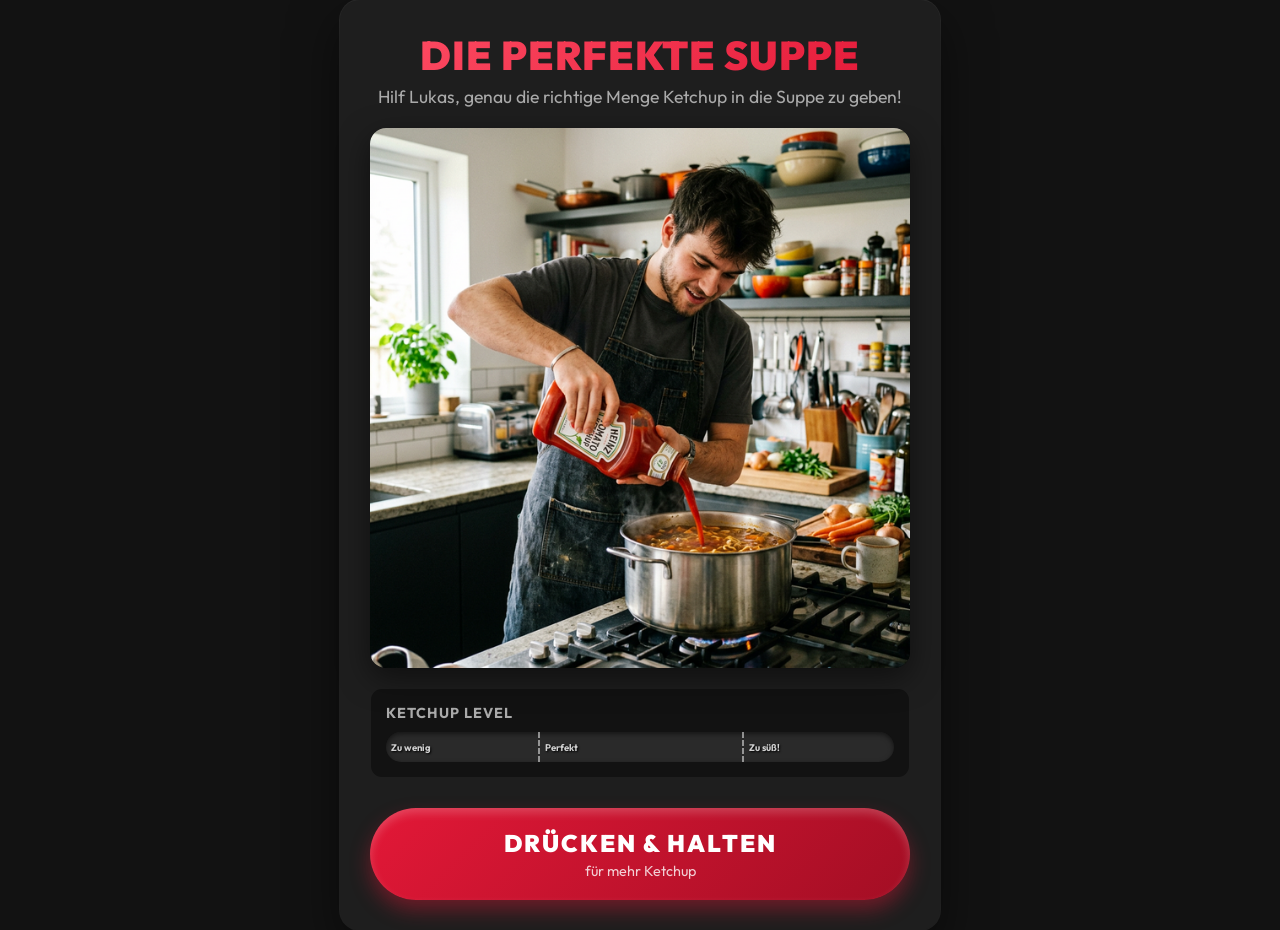
==== ketchup-game/index.html @ 4a9ad573 "feat: Implement the Ketchup Game with interactive pouring mechanics and remove hundefangen.html." ====
<!DOCTYPE html>
<html lang="de">
<head>
    <meta charset="UTF-8">
    <meta name="viewport" content="width=device-width, initial-scale=1.0">
    <title>Ketchup Suppen Spiel</title>
    <link rel="stylesheet" href="style.css">
    <link href="https://fonts.googleapis.com/css2?family=Outfit:wght@400;700;900&display=swap" rel="stylesheet">
</head>
<body>
    <div class="game-container">
        <div class="header">
            <h1>Die Perfekte Suppe</h1>
            <p>Hilf Lukas, genau die richtige Menge Ketchup in die Suppe zu geben!</p>
        </div>

        <div class="scene">
            <div class="image-wrapper">
                <img src="lukas.png" alt="Lukas gießt Ketchup" class="lukas-img" id="lukas">
                <div class="ketchup-stream" id="ketchupStream"></div>
            </div>
            
            <div class="meter-container">
                <div class="meter-label">Ketchup Level</div>
                <div class="meter-bg">
                    <div class="meter-fill" id="ketchupMeter"></div>
                    <div class="meter-markers">
                        <div class="marker marker-low">Zu wenig</div>
                        <div class="marker marker-perfect">Perfekt</div>
                        <div class="marker marker-high">Zu süß!</div>
                    </div>
                </div>
            </div>
        </div>

        <div class="controls">
            <button id="pourBtn" class="pour-btn">
                <span class="btn-text">DRÜCKEN & HALTEN</span>
                <span class="btn-subtext">für mehr Ketchup</span>
            </button>
        </div>

        <div id="resultOverlay" class="result-overlay hidden">
            <div class="result-modal">
                <h2 id="resultTitle">Ergebnis</h2>
                <p id="resultText">Du hast X% Ketchup hinzugefügt.</p>
                <div class="rating-stars" id="ratingStars"></div>
                <button id="retryBtn" class="retry-btn">Nochmal versuchen</button>
            </div>
        </div>
    </div>
    
    <script src="script.js"></script>
</body>
</html>
---- ketchup-game/style.css ----
:root {
    --primary-red: #e31837; /* Heinz Red */
    --dark-red: #a30e24;
    --light-red: #ff4d64;
    --bg-dark: #121212;
    --surface-dark: #1e1e1e;
    --text-light: #ffffff;
    --text-muted: #aaaaaa;
    --gold: #ffd700;
    --success: #4caf50;
    --warning: #ff9800;
}

* {
    box-sizing: border-box;
    margin: 0;
    padding: 0;
}

body {
    font-family: 'Outfit', sans-serif;
    background-color: var(--bg-dark);
    color: var(--text-light);
    display: flex;
    justify-content: center;
    align-items: center;
    min-height: 100vh;
    overflow: hidden;
}

.game-container {
    background-color: var(--surface-dark);
    border-radius: 20px;
    padding: 30px;
    max-width: 600px;
    width: 90%;
    box-shadow: 0 20px 50px rgba(0, 0, 0, 0.5), 0 0 0 1px rgba(255,255,255,0.1);
    display: flex;
    flex-direction: column;
    gap: 20px;
    position: relative;
}

.header {
    text-align: center;
}

.header h1 {
    font-size: 2.5rem;
    font-weight: 900;
    background: linear-gradient(135deg, var(--light-red), var(--primary-red));
    -webkit-background-clip: text;
    -webkit-text-fill-color: transparent;
    margin-bottom: 5px;
    text-transform: uppercase;
    letter-spacing: 1px;
}

.header p {
    color: var(--text-muted);
    font-size: 1.1rem;
}

.scene {
    display: flex;
    flex-direction: column;
    gap: 20px;
}

.image-wrapper {
    position: relative;
    width: 100%;
    border-radius: 16px;
    overflow: hidden;
    box-shadow: 0 10px 30px rgba(0,0,0,0.5);
    background-color: #000;
}

.lukas-img {
    width: 100%;
    height: auto;
    display: block;
    transition: transform 0.3s ease, filter 0.3s ease;
}

.lukas-img:active {
    filter: brightness(1.1) contrast(1.1);
}

.lukas-img.pouring {
    transform: scale(1.02);
}

/* Ketchup Stream Animation */
.ketchup-stream {
    position: absolute;
    top: 55%; /* Approximate position based on the image, adjust later if needed */
    left: 55%;
    width: 10px;
    height: 0;
    background: linear-gradient(to bottom, var(--primary-red), var(--dark-red));
    border-radius: 5px;
    opacity: 0;
    transition: height 0.1s linear, opacity 0.2s;
    box-shadow: 0 0 15px var(--primary-red), inset 0 0 5px rgba(0,0,0,0.5);
    z-index: 10;
}

.ketchup-stream.active {
    opacity: 1;
    height: 150px; /* Length of the stream to the pot */
    animation: flow 0.1s infinite alternate;
}

@keyframes flow {
    from {
        width: 8px;
        transform: translateX(1px);
    }
    to {
        width: 12px;
        transform: translateX(-1px);
    }
}

.meter-container {
    background-color: rgba(0, 0, 0, 0.4);
    padding: 15px;
    border-radius: 12px;
    border: 1px solid rgba(255,255,255,0.05);
}

.meter-label {
    font-weight: 700;
    margin-bottom: 10px;
    text-transform: uppercase;
    letter-spacing: 1px;
    font-size: 0.9rem;
    color: var(--text-muted);
}

.meter-bg {
    width: 100%;
    height: 30px;
    background-color: rgba(255,255,255,0.1);
    border-radius: 15px;
    position: relative;
    overflow: hidden;
    box-shadow: inset 0 2px 5px rgba(0,0,0,0.5);
}

.meter-fill {
    height: 100%;
    width: 0%;
    background: linear-gradient(90deg, #ff9800 0%, var(--primary-red) 50%, #800000 100%);
    border-radius: 15px;
    transition: width 0.1s linear, background-color 0.3s ease;
    box-shadow: 0 0 10px rgba(227, 24, 55, 0.5);
}

.meter-markers {
    position: absolute;
    top: 0;
    left: 0;
    width: 100%;
    height: 100%;
    display: flex;
    pointer-events: none;
}

.marker {
    height: 100%;
    display: flex;
    align-items: center;
    border-left: 2px dashed rgba(255,255,255,0.5);
    padding-left: 5px;
    font-size: 0.6rem;
    font-weight: bold;
    color: rgba(255,255,255,0.8);
    text-shadow: 1px 1px 2px black;
    box-sizing: border-box;
}

.marker-low {
    width: 30%; /* 0 to 30 = low */
    border-left: none; /* first marker doesn't need border */
}

.marker-perfect {
    width: 40%; /* 30 to 70 = perfect */
}

.marker-high {
    width: 30%; /* 70 to 100 = too sweet */
}


.controls {
    display: flex;
    justify-content: center;
    margin-top: 10px;
}

.pour-btn {
    background: linear-gradient(135deg, var(--primary-red), var(--dark-red));
    border: none;
    border-radius: 50px;
    padding: 20px 40px;
    color: white;
    font-family: 'Outfit', sans-serif;
    cursor: pointer;
    box-shadow: 0 10px 20px rgba(227, 24, 55, 0.4), inset 0px 5px 10px rgba(255,255,255,0.2);
    transition: all 0.15s cubic-bezier(0.175, 0.885, 0.32, 1.275);
    display: flex;
    flex-direction: column;
    align-items: center;
    user-select: none;
    outline: none;
    width: 100%;
}

.pour-btn:hover {
    transform: translateY(-2px) scale(1.02);
    box-shadow: 0 15px 25px rgba(227, 24, 55, 0.5), inset 0px 5px 10px rgba(255,255,255,0.3);
}

.pour-btn:active, .pour-btn.active {
    transform: translateY(5px) scale(0.98);
    box-shadow: 0 5px 10px rgba(227, 24, 55, 0.4), inset 0px 2px 5px rgba(0,0,0,0.3);
}

.btn-text {
    font-size: 1.5rem;
    font-weight: 900;
    letter-spacing: 2px;
}

.btn-subtext {
    font-size: 0.9rem;
    opacity: 0.8;
    margin-top: 4px;
}


/* Modal */
.result-overlay {
    position: absolute;
    top: 0;
    left: 0;
    width: 100%;
    height: 100%;
    background-color: rgba(0,0,0,0.85);
    backdrop-filter: blur(5px);
    border-radius: 20px;
    display: flex;
    justify-content: center;
    align-items: center;
    z-index: 100;
    opacity: 1;
    transition: opacity 0.3s ease;
}

.result-overlay.hidden {
    opacity: 0;
    pointer-events: none;
}

.result-modal {
    background-color: var(--surface-dark);
    padding: 40px;
    border-radius: 20px;
    text-align: center;
    box-shadow: 0 20px 40px rgba(0,0,0,1), 0 0 0 1px rgba(255,255,255,0.1);
    transform: scale(1);
    transition: transform 0.3s cubic-bezier(0.175, 0.885, 0.32, 1.275);
    max-width: 90%;
}

.result-overlay.hidden .result-modal {
    transform: scale(0.8);
}

.result-modal h2 {
    font-size: 2.5rem;
    margin-bottom: 15px;
}

.result-modal p {
    font-size: 1.2rem;
    color: var(--text-muted);
    margin-bottom: 25px;
}

.rating-stars {
    font-size: 3rem;
    color: var(--gold);
    margin-bottom: 30px;
    letter-spacing: 5px;
    text-shadow: 0 0 20px rgba(255, 215, 0, 0.5);
}

.retry-btn {
    background-color: rgba(255,255,255,0.1);
    color: white;
    border: 1px solid rgba(255,255,255,0.2);
    padding: 15px 30px;
    border-radius: 50px;
    font-family: 'Outfit';
    font-weight: 700;
    font-size: 1.1rem;
    cursor: pointer;
    transition: all 0.2s;
}

.retry-btn:hover {
    background-color: rgba(255,255,255,0.2);
    transform: translateY(-2px);
}

/* Specific Result Colors */
.result-sweet h2 {
    color: var(--primary-red);
}

.result-perfect h2 {
    color: var(--success);
}

.result-bland h2 {
    color: var(--warning);
}
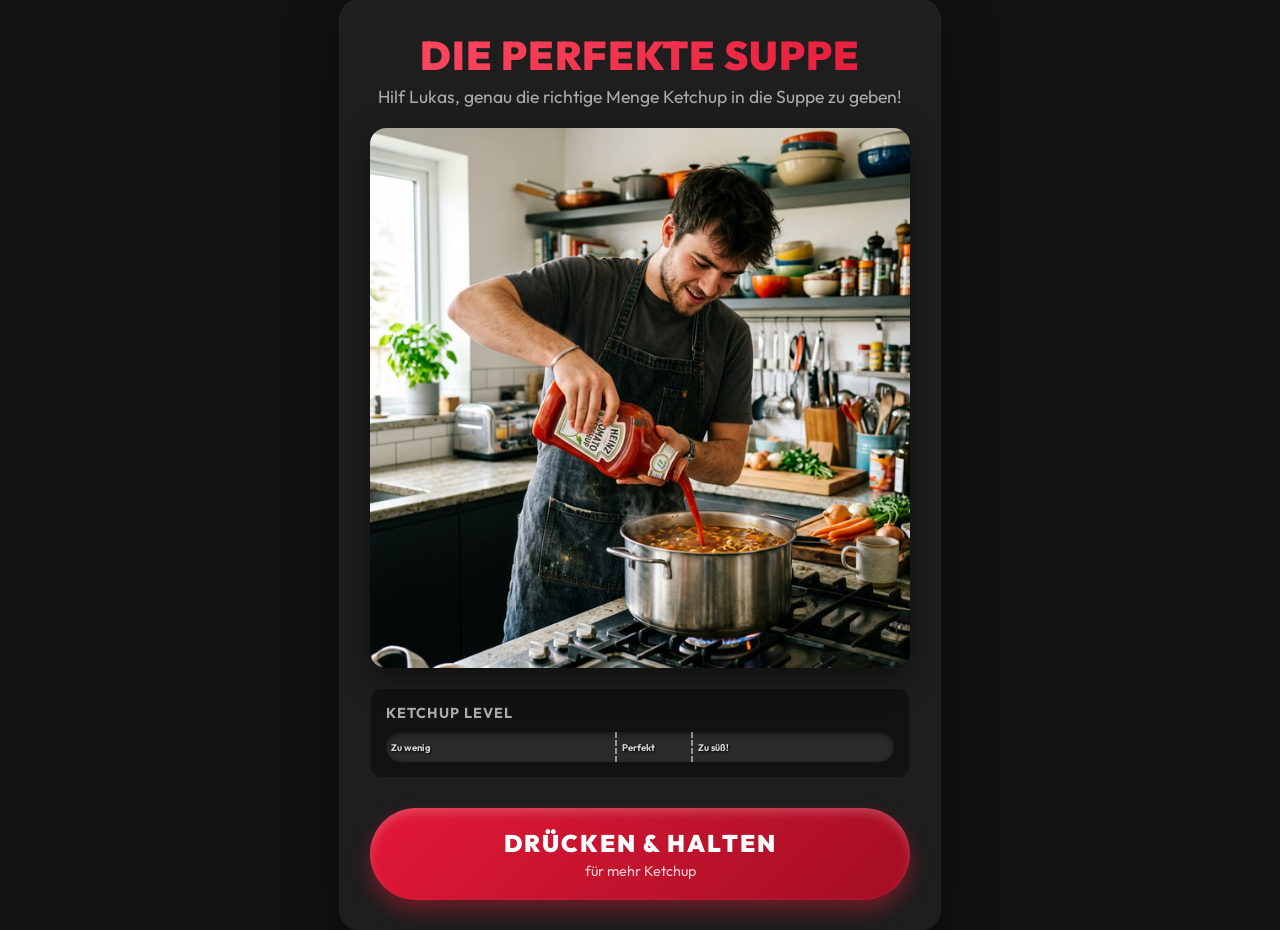
==== commit e32d77b3: "upgrade" ====
--- a/ketchup-game/index.html
+++ b/ketchup-game/index.html
@@ -14,11 +14,13 @@
             <p>Hilf Lukas, genau die richtige Menge Ketchup in die Suppe zu geben!</p>
         </div>
 
-        <div class="scene">
-            <div class="image-wrapper">
+        <div class="scene" id="gameScene">
+            <div class="image-wrapper" id="imageWrapper">
                 <img src="lukas.png" alt="Lukas gießt Ketchup" class="lukas-img" id="lukas">
                 <div class="ketchup-stream" id="ketchupStream"></div>
             </div>
+            
+            <div id="funnyTextContainer" class="funny-text-container"></div>
             
             <div class="meter-container">
                 <div class="meter-label">Ketchup Level</div>
@@ -48,7 +50,8 @@
                 <button id="retryBtn" class="retry-btn">Nochmal versuchen</button>
             </div>
         </div>
-    </div>
+
+        <div id="bloodyScreen" class="blood-screen hidden"></div>
     
     <script src="script.js"></script>
 </body>
--- a/ketchup-game/style.css
+++ b/ketchup-game/style.css
@@ -67,6 +67,27 @@
     gap: 20px;
 }
 
+/* Shake Animation Classes */
+.shake-light { animation: shake 0.5s cubic-bezier(.36,.07,.19,.97) both infinite; }
+.shake-medium { animation: shake 0.2s cubic-bezier(.36,.07,.19,.97) both infinite; }
+.shake-heavy { animation: shake 0.1s cubic-bezier(.36,.07,.19,.97) both infinite; }
+.shake-extreme { animation: heavyShake 0.05s cubic-bezier(.36,.07,.19,.97) both infinite; }
+
+@keyframes shake {
+  10%, 90% { transform: translate3d(-1px, 0, 0); }
+  20%, 80% { transform: translate3d(2px, 0, 0); }
+  30%, 50%, 70% { transform: translate3d(-4px, 0, 0); }
+  40%, 60% { transform: translate3d(4px, 0, 0); }
+}
+
+@keyframes heavyShake {
+  0% { transform: translate3d(-5px, -5px, 0) rotate(-2deg); }
+  25% { transform: translate3d(5px, 5px, 0) rotate(2deg); }
+  50% { transform: translate3d(-5px, 5px, 0) rotate(-4deg); }
+  75% { transform: translate3d(5px, -5px, 0) rotate(4deg); }
+  100% { transform: translate3d(-5px, -5px, 0) rotate(-2deg); }
+}
+
 .image-wrapper {
     position: relative;
     width: 100%;
@@ -80,7 +101,21 @@
     width: 100%;
     height: auto;
     display: block;
-    transition: transform 0.3s ease, filter 0.3s ease;
+    transition: transform 0.1s linear, filter 0.1s linear;
+    transform-origin: 30% 30%; /* Focus on face usually */
+}
+
+/* Dynamic overlay based on ketchup amount */
+.image-wrapper::after {
+    content: '';
+    position: absolute;
+    top: 0; left: 0; right: 0; bottom: 0;
+    background-color: rgb(255, 0, 0);
+    opacity: 0;
+    pointer-events: none;
+    transition: opacity 0.1s linear;
+    z-index: 5;
+    mix-blend-mode: color;
 }
 
 .lukas-img:active {
@@ -89,6 +124,50 @@
 
 .lukas-img.pouring {
     transform: scale(1.02);
+}
+
+/* Funny Text Popups */
+.funny-text-container {
+    position: absolute;
+    top: 0; left: 0; right: 0; bottom: 0;
+    pointer-events: none;
+    z-index: 20;
+    overflow: hidden;
+}
+
+.funny-text {
+    position: absolute;
+    font-size: 2rem;
+    font-weight: 900;
+    color: white;
+    text-shadow: 2px 2px 0 #000, -1px -1px 0 #000, 1px -1px 0 #000, -1px 1px 0 #000, 1px 1px 0 #000,
+                 0 0 20px var(--primary-red);
+    pointer-events: none;
+    animation: floatUp 1s ease-out forwards;
+    white-space: nowrap;
+}
+
+@keyframes floatUp {
+    0% { transform: translateY(0) scale(0.5); opacity: 0; color: white; }
+    20% { opacity: 1; transform: translateY(-20px) scale(1.2); }
+    80% { opacity: 1; color: var(--primary-red); }
+    100% { transform: translateY(-100px) scale(1.5); opacity: 0; color: darkred; }
+}
+
+/* Bloody/Explosion Screen */
+.blood-screen {
+    position: fixed;
+    top: 0; left: 0; right: 0; bottom: 0;
+    background-color: rgba(227, 24, 55, 1);
+    z-index: 90; /* Just below result modal */
+    pointer-events: none;
+    opacity: 0;
+    transition: opacity 0.5s ease;
+    mix-blend-mode: multiply;
+}
+
+.blood-screen.active {
+    opacity: 1;
 }
 
 /* Ketchup Stream Animation */
@@ -182,16 +261,16 @@
 }
 
 .marker-low {
-    width: 30%; /* 0 to 30 = low */
+    width: 45%; /* 0 to 45 = low */
     border-left: none; /* first marker doesn't need border */
 }
 
 .marker-perfect {
-    width: 40%; /* 30 to 70 = perfect */
+    width: 15%; /* 45 to 60 = perfect */
 }
 
 .marker-high {
-    width: 30%; /* 70 to 100 = too sweet */
+    width: 40%; /* 60 to 100 = too sweet */
 }
 
 
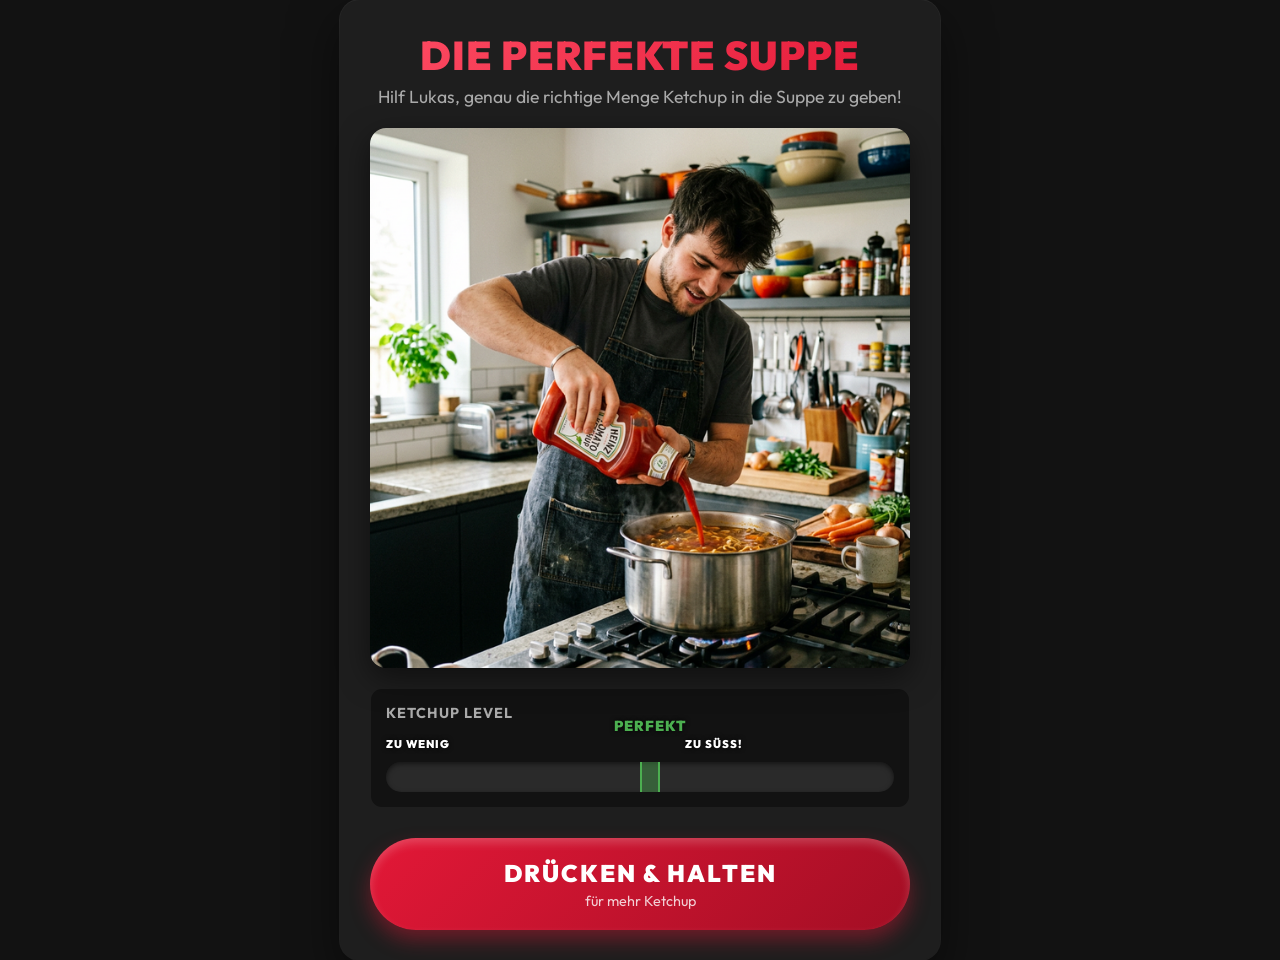
==== commit 9b413d36: "feat: Implement a full Web Audio API sound system for dynamic gluck, explosion, win, and fail sounds" ====
--- a/ketchup-game/index.html
+++ b/ketchup-game/index.html
@@ -24,12 +24,14 @@
             
             <div class="meter-container">
                 <div class="meter-label">Ketchup Level</div>
-                <div class="meter-bg">
-                    <div class="meter-fill" id="ketchupMeter"></div>
+                <div class="meter-wrapper">
+                    <div class="meter-bg">
+                        <div class="meter-fill" id="ketchupMeter"></div>
+                    </div>
                     <div class="meter-markers">
-                        <div class="marker marker-low">Zu wenig</div>
-                        <div class="marker marker-perfect">Perfekt</div>
-                        <div class="marker marker-high">Zu süß!</div>
+                        <div class="marker marker-low" data-label="Zu wenig"></div>
+                        <div class="marker marker-perfect" data-label="PERFEKT"></div>
+                        <div class="marker marker-high" data-label="ZU SÜSS!"></div>
                     </div>
                 </div>
             </div>
--- a/ketchup-game/style.css
+++ b/ketchup-game/style.css
@@ -50,6 +50,7 @@
     font-weight: 900;
     background: linear-gradient(135deg, var(--light-red), var(--primary-red));
     -webkit-background-clip: text;
+    background-clip: text;
     -webkit-text-fill-color: transparent;
     margin-bottom: 5px;
     text-transform: uppercase;
@@ -218,6 +219,11 @@
     color: var(--text-muted);
 }
 
+.meter-wrapper {
+    position: relative;
+    margin-top: 40px; /* Make space for the labels above */
+}
+
 .meter-bg {
     width: 100%;
     height: 30px;
@@ -242,35 +248,60 @@
     top: 0;
     left: 0;
     width: 100%;
-    height: 100%;
-    display: flex;
-    pointer-events: none;
+    height: 30px; /* Same as meter-bg */
+    display: flex;
+    pointer-events: none;
+    z-index: 10;
 }
 
 .marker {
     height: 100%;
-    display: flex;
-    align-items: center;
-    border-left: 2px dashed rgba(255,255,255,0.5);
-    padding-left: 5px;
-    font-size: 0.6rem;
-    font-weight: bold;
-    color: rgba(255,255,255,0.8);
-    text-shadow: 1px 1px 2px black;
+    position: relative;
+    border-left: 2px solid rgba(255,255,255,0.3);
     box-sizing: border-box;
 }
 
+.marker::after {
+    content: attr(data-label);
+    position: absolute;
+    top: -25px;
+    left: 0;
+    white-space: nowrap;
+    font-size: 0.7rem;
+    font-weight: 900;
+    color: var(--text-light);
+    text-transform: uppercase;
+    letter-spacing: 1px;
+    text-shadow: 0 0 5px black;
+}
+
 .marker-low {
-    width: 45%; /* 0 to 45 = low */
-    border-left: none; /* first marker doesn't need border */
+    width: 50%;
+    border-left: none;
 }
 
 .marker-perfect {
-    width: 15%; /* 45 to 60 = perfect */
+    width: 4%;
+    background-color: rgba(76, 175, 80, 0.4);
+    border-left: 2px solid var(--success);
+    border-right: 2px solid var(--success);
+}
+
+.marker-perfect::after {
+    color: var(--success);
+    font-size: 0.9rem;
+    top: -45px; /* Shifting higher */
+    left: 50%;
+    transform: translateX(-50%);
 }
 
 .marker-high {
-    width: 40%; /* 60 to 100 = too sweet */
+    width: 46%;
+    border-left: none; /* Already has perfect right border */
+}
+
+.marker-high::after {
+    left: 25px; /* Shifting right to clear the perfect label */
 }
 
 
